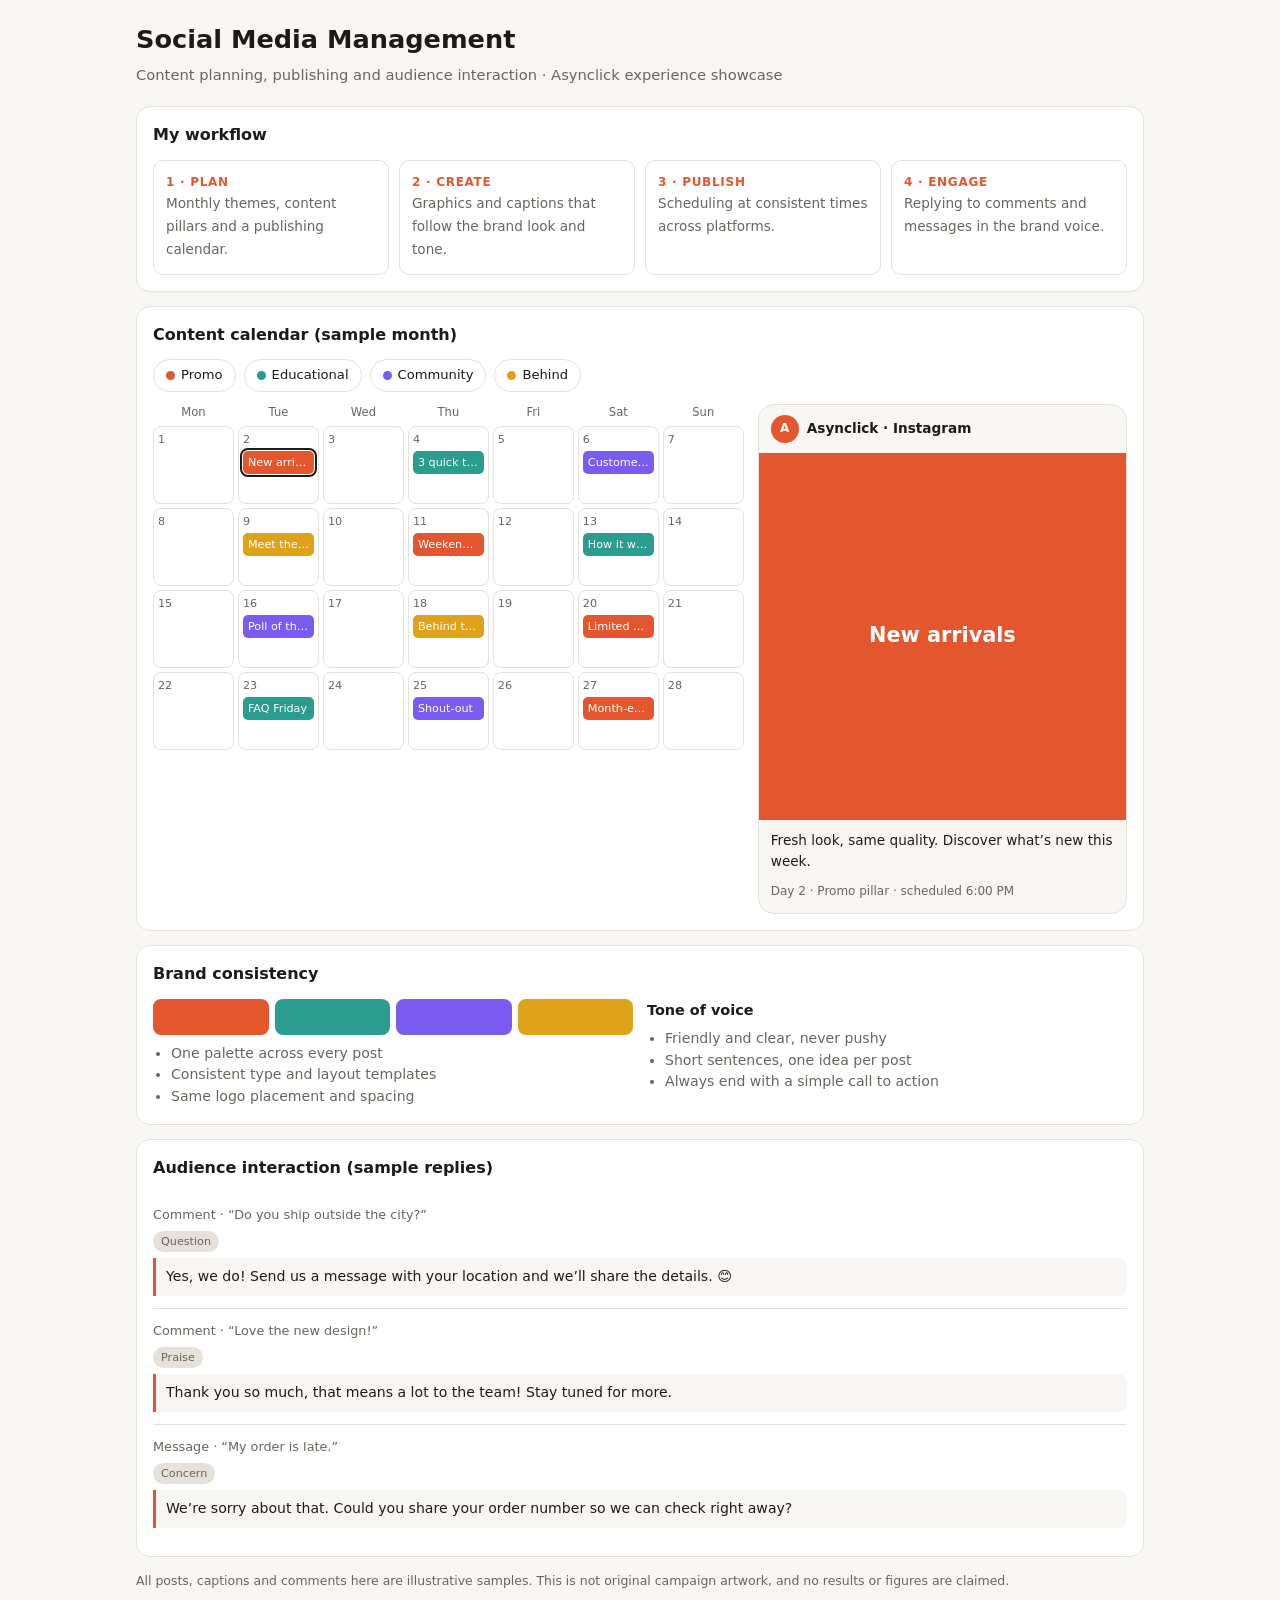
==== social-media-management.html @ 74bbeeeb "Add interactive portfolio project showcases Co-authored-by: Copilot <223556219+Copilot@users.noreply" ====
<!DOCTYPE html>
<html lang="en">
<head>
<meta charset="utf-8">
<meta name="viewport" content="width=device-width, initial-scale=1, viewport-fit=cover">
<meta name="color-scheme" content="light dark">
<title>Social Media Management</title>
<style>
:root{--bg:#f8f6f3;--surface:#fff;--text:#1d1a17;--muted:#6a645d;--border:#e6e1da;--accent:#e4572e;--p1:#e4572e;--p2:#2a9d8f;--p3:#7b5cf0;--p4:#e0a21b;color-scheme:light;box-sizing:border-box;padding-top:env(safe-area-inset-top,0px);padding-bottom:env(safe-area-inset-bottom,0px)}
@media(prefers-color-scheme:dark){:root:not([data-theme="light"]){--bg:#14120f;--surface:#1e1b17;--text:#f3efe9;--muted:#a39b91;--border:#322d27;--accent:#ff7a52;--p1:#ff7a52;--p2:#4cc3b4;--p3:#9d86ff;--p4:#f0bd48;color-scheme:dark}}
:root[data-theme="dark"]{--bg:#14120f;--surface:#1e1b17;--text:#f3efe9;--muted:#a39b91;--border:#322d27;--accent:#ff7a52;--p1:#ff7a52;--p2:#4cc3b4;--p3:#9d86ff;--p4:#f0bd48;color-scheme:dark}
:root[data-theme="light"]{color-scheme:light}
html{scroll-padding-top:env(safe-area-inset-top,0px)}
*{box-sizing:border-box}
body{margin:0;background:var(--bg);color:var(--text);font:15px/1.55 system-ui,-apple-system,"Segoe UI",Roboto,sans-serif}
.wrap{max-width:1040px;margin:0 auto;padding:20px 16px 24px}
h1{font-size:1.6rem;margin:0 0 4px}
h2{font-size:1rem;margin:0 0 12px}
.sub{color:var(--muted);margin:0 0 20px;font-size:.92rem}
.card{background:var(--surface);border:1px solid var(--border);border-radius:14px;padding:16px;margin-bottom:14px}
.flow{display:grid;grid-template-columns:repeat(auto-fit,minmax(min(100%,200px),1fr));gap:10px}
.step{border:1px solid var(--border);border-radius:10px;padding:12px}
.step b{display:block;color:var(--accent);font-size:.75rem;letter-spacing:.06em;text-transform:uppercase}
.step span{font-size:.85rem;color:var(--muted)}
.chips{display:flex;flex-wrap:wrap;gap:8px;margin-bottom:12px}
.chip{font:inherit;font-size:.82rem;border:1px solid var(--border);background:var(--surface);color:var(--text);border-radius:999px;padding:5px 12px;cursor:pointer;display:flex;align-items:center;gap:6px}
.chip i{width:9px;height:9px;border-radius:50%;display:inline-block}
.chip.on{border-color:var(--text);font-weight:600}
.split{display:grid;grid-template-columns:minmax(0,1.6fr) minmax(min(100%,260px),1fr);gap:14px}
@media(max-width:760px){.split{grid-template-columns:1fr}}
.scroll{overflow-x:auto}
.cal{display:grid;grid-template-columns:repeat(7,minmax(70px,1fr));gap:4px;min-width:520px}
.dh{font-size:.72rem;color:var(--muted);text-align:center}
.day{min-height:78px;border:1px solid var(--border);border-radius:8px;padding:4px;font-size:.7rem;color:var(--muted)}
.post{display:block;width:100%;text-align:left;font:inherit;font-size:.7rem;margin-top:3px;padding:3px 5px;border-radius:5px;border:0;color:#fff;cursor:pointer;white-space:nowrap;overflow:hidden;text-overflow:ellipsis}
.post.sel{outline:2px solid var(--text);outline-offset:1px}
.post.dim{opacity:.25}
.phone{border:1px solid var(--border);border-radius:16px;overflow:hidden;background:var(--bg)}
.ph-h{display:flex;align-items:center;gap:8px;padding:10px 12px;font-size:.85rem;font-weight:600}
.av{width:28px;height:28px;border-radius:50%;background:var(--accent);color:#fff;display:grid;place-items:center;font-size:.75rem}
.art{aspect-ratio:1/1;display:grid;place-items:center;text-align:center;padding:24px;color:#fff;font-weight:700;font-size:1.3rem;line-height:1.25}
.cap{padding:10px 12px;font-size:.85rem}
.meta{padding:0 12px 12px;font-size:.75rem;color:var(--muted)}
.brand{display:grid;grid-template-columns:repeat(auto-fit,minmax(min(100%,220px),1fr));gap:14px}
.sw{display:flex;gap:6px;margin-bottom:8px}
.sw span{flex:1;height:36px;border-radius:8px}
ul{margin:0;padding-left:18px;color:var(--muted);font-size:.88rem}
.msg{border-top:1px solid var(--border);padding:12px 0;display:grid;gap:6px}
.msg:first-of-type{border-top:0}
.who{font-size:.8rem;color:var(--muted)}
.reply{background:var(--bg);border-left:3px solid var(--accent);padding:8px 10px;border-radius:0 8px 8px 0;font-size:.88rem}
.tag{font-size:.7rem;background:var(--border);padding:2px 8px;border-radius:999px;color:var(--muted);justify-self:start}
.note{color:var(--muted);font-size:.78rem;margin:14px 0 0}
:focus-visible{outline:2px solid var(--accent);outline-offset:2px}
@media(max-width:380px){.wrap{padding-inline:10px}.card{padding:12px}}
</style>
</head>
<body>
<main class="wrap" id="showcase">
<h1>Social Media Management</h1>
<p class="sub">Content planning, publishing and audience interaction · Asynclick experience showcase</p>

<section class="card"><h2>My workflow</h2>
<div class="flow">
<div class="step"><b>1 · Plan</b><span>Monthly themes, content pillars and a publishing calendar.</span></div>
<div class="step"><b>2 · Create</b><span>Graphics and captions that follow the brand look and tone.</span></div>
<div class="step"><b>3 · Publish</b><span>Scheduling at consistent times across platforms.</span></div>
<div class="step"><b>4 · Engage</b><span>Replying to comments and messages in the brand voice.</span></div>
</div></section>

<section class="card"><h2>Content calendar (sample month)</h2>
<div class="chips" id="chips" role="group" aria-label="Filter calendar by content pillar"></div>
<div class="split">
<div class="scroll" tabindex="0" aria-label="Scrollable content calendar"><div class="cal" id="cal"></div></div>
<div class="phone" id="prev" aria-live="polite"></div>
</div></section>

<section class="card"><h2>Brand consistency</h2>
<div class="brand">
<div><div class="sw" aria-label="Sample brand color palette"><span style="background:var(--p1)"></span><span style="background:var(--p2)"></span><span style="background:var(--p3)"></span><span style="background:var(--p4)"></span></div>
<ul><li>One palette across every post</li><li>Consistent type and layout templates</li><li>Same logo placement and spacing</li></ul></div>
<div><b style="font-size:.9rem">Tone of voice</b>
<ul style="margin-top:6px"><li>Friendly and clear, never pushy</li><li>Short sentences, one idea per post</li><li>Always end with a simple call to action</li></ul></div>
</div></section>

<section class="card"><h2>Audience interaction (sample replies)</h2>
<div class="msg"><span class="who">Comment · “Do you ship outside the city?”</span><span class="tag">Question</span><div class="reply">Yes, we do! Send us a message with your location and we’ll share the details. 😊</div></div>
<div class="msg"><span class="who">Comment · “Love the new design!”</span><span class="tag">Praise</span><div class="reply">Thank you so much, that means a lot to the team! Stay tuned for more.</div></div>
<div class="msg"><span class="who">Message · “My order is late.”</span><span class="tag">Concern</span><div class="reply">We’re sorry about that. Could you share your order number so we can check right away?</div></div>
</section>
<p class="note">All posts, captions and comments here are illustrative samples. This is not original campaign artwork, and no results or figures are claimed.</p>
</main>
<script>
const P={Promo:'--p1',Educational:'--p2',Community:'--p3',Behind:'--p4'};
const POSTS=[
{d:2,p:'Promo',pf:'Instagram',t:'New arrivals',c:'Fresh look, same quality. Discover what’s new this week.'},
{d:4,p:'Educational',pf:'Facebook',t:'3 quick tips',c:'Three simple tips to get more from your purchase. Save this post!'},
{d:6,p:'Community',pf:'Instagram',t:'Customer love',c:'Thank you for sharing your moments with us. Tag us to be featured.'},
{d:9,p:'Behind',pf:'Instagram',t:'Meet the team',c:'A peek at who makes it all happen every day.'},
{d:11,p:'Promo',pf:'Facebook',t:'Weekend offer',c:'This weekend only. Message us to claim your offer.'},
{d:13,p:'Educational',pf:'Instagram',t:'How it works',c:'Step by step, here’s how to get started in under a minute.'},
{d:16,p:'Community',pf:'Facebook',t:'Poll of the week',c:'Which would you pick? Vote in the comments!'},
{d:18,p:'Behind',pf:'Instagram',t:'Behind the scenes',c:'How one design goes from sketch to finished post.'},
{d:20,p:'Promo',pf:'Instagram',t:'Limited stock',c:'Only a few left. Don’t miss out.'},
{d:23,p:'Educational',pf:'Facebook',t:'FAQ Friday',c:'Your most asked questions, answered in one place.'},
{d:25,p:'Community',pf:'Instagram',t:'Shout-out',c:'A big thank you to everyone who joined in this month.'},
{d:27,p:'Promo',pf:'Facebook',t:'Month-end deal',c:'One last offer before the month closes.'}];
let f=null,sel=0;
const $=i=>document.getElementById(i);
function chips(){$('chips').innerHTML=Object.keys(P).map(k=>`<button type="button" class="chip ${f==k?'on':''}" data-k="${k}" aria-pressed="${f==k}"><i style="background:var(${P[k]})"></i>${k}</button>`).join('');
$('chips').querySelectorAll('.chip').forEach(b=>b.onclick=()=>{f=f==b.dataset.k?null:b.dataset.k;render()})}
function cal(){let h=['Mon','Tue','Wed','Thu','Fri','Sat','Sun'].map(x=>`<div class="dh">${x}</div>`).join('');
for(let d=1;d<=28;d++){const ps=POSTS.map((p,i)=>[p,i]).filter(x=>x[0].d==d);
h+=`<div class="day">${d}${ps.map(([p,i])=>`<button type="button" class="post ${sel==i?'sel':''} ${f&&f!=p.p?'dim':''}" data-i="${i}" aria-pressed="${sel==i}" style="background:var(${P[p.p]})">${p.t}</button>`).join('')}</div>`}
$('cal').innerHTML=h;$('cal').querySelectorAll('.post').forEach(b=>b.onclick=()=>{sel=+b.dataset.i;render()})}
function prev(){const p=POSTS[sel];$('prev').innerHTML=`<div class="ph-h"><span class="av">A</span>Asynclick · ${p.pf}</div><div class="art" style="background:var(${P[p.p]})">${p.t}</div><div class="cap">${p.c}</div><div class="meta">Day ${p.d} · ${p.p} pillar · scheduled 6:00 PM</div>`}
function reportHeight(){parent.postMessage({type:'dashboard-height',height:document.documentElement.scrollHeight},'*')}
function render(){chips();cal();prev();requestAnimationFrame(reportHeight)}
addEventListener('message',e=>{if(e.source===parent&&e.data?.type==='portfolio-theme'&&(e.data.theme==='dark'||e.data.theme==='light'))document.documentElement.dataset.theme=e.data.theme});
if('ResizeObserver'in window)new ResizeObserver(reportHeight).observe($('showcase'));
addEventListener('resize',reportHeight);
render();
</script>
</body>
</html>
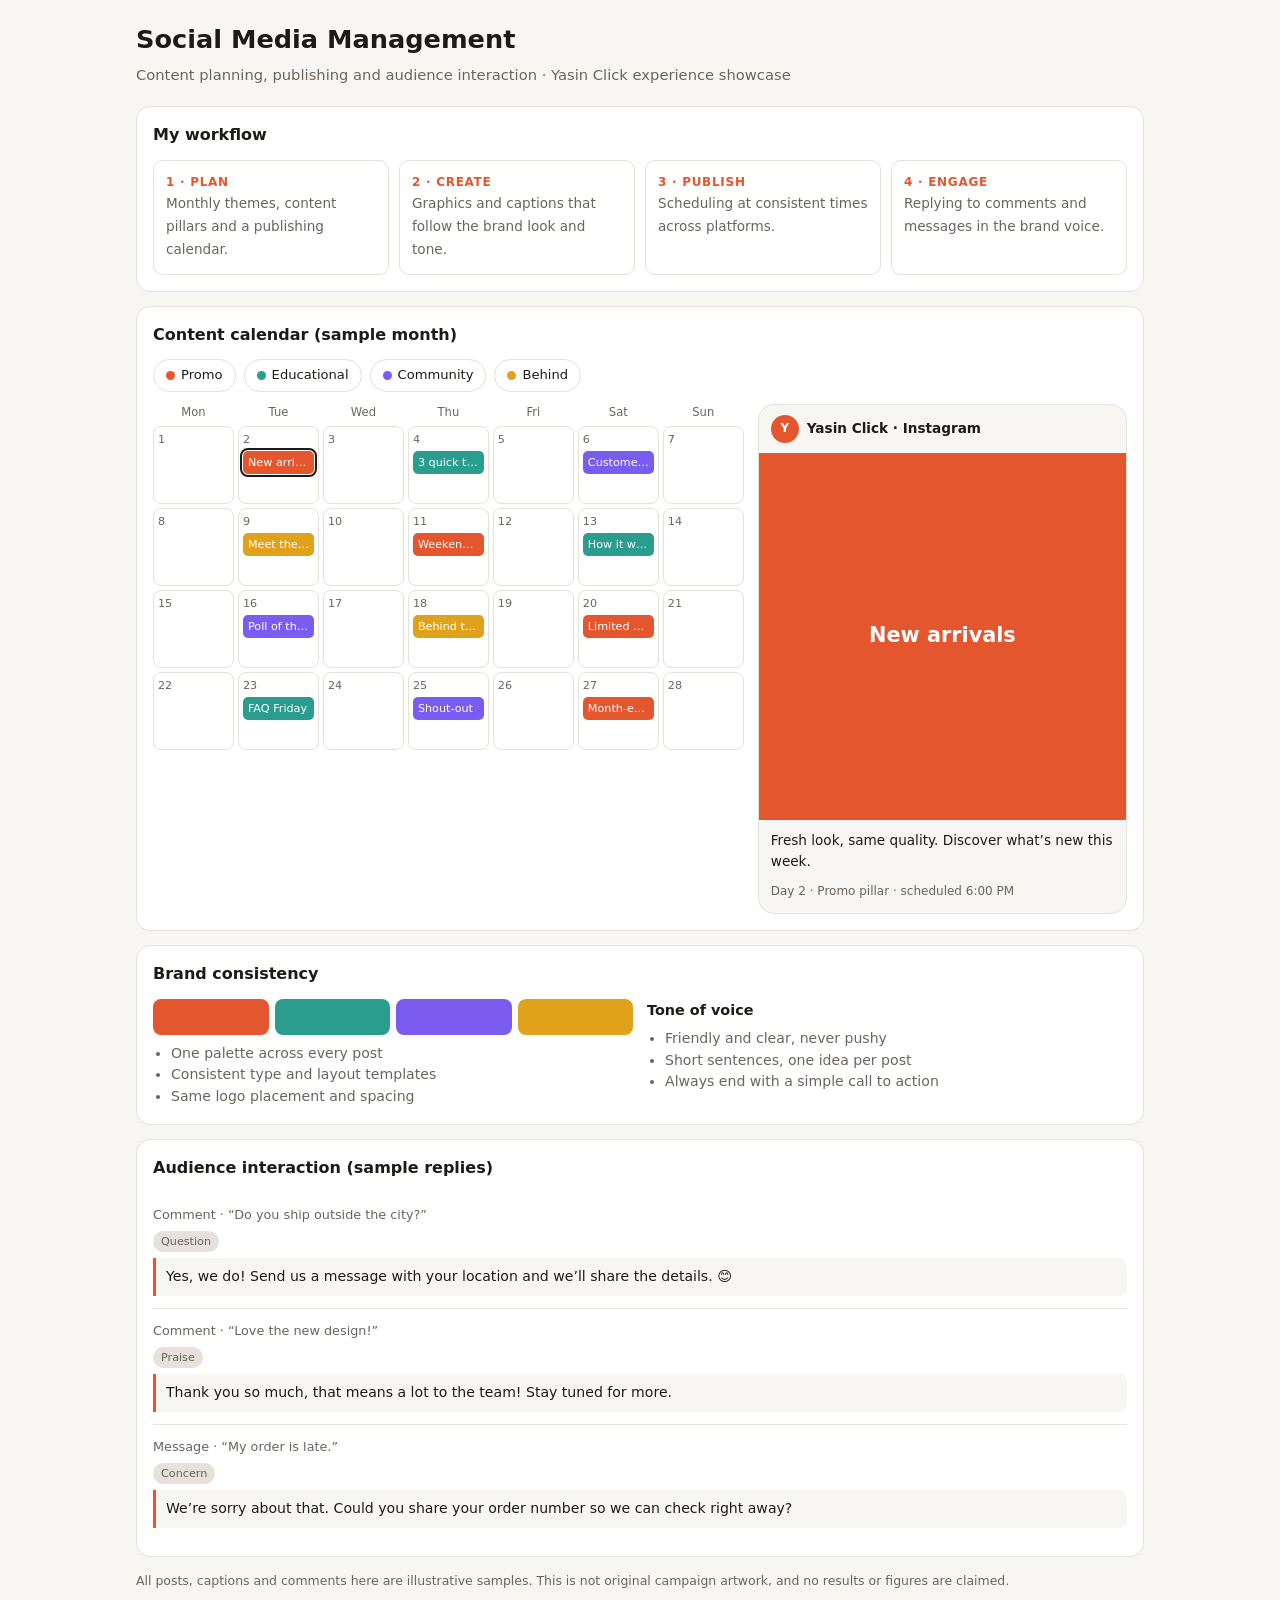
==== commit 420b5c7d: "Organize portfolio experience and correct client name Co-authored-by: Copilot <223556219+Copilot@use" ====
--- a/social-media-management.html
+++ b/social-media-management.html
@@ -58,7 +58,7 @@
 <body>
 <main class="wrap" id="showcase">
 <h1>Social Media Management</h1>
-<p class="sub">Content planning, publishing and audience interaction · Asynclick experience showcase</p>
+<p class="sub">Content planning, publishing and audience interaction · Yasin Click experience showcase</p>
 
 <section class="card"><h2>My workflow</h2>
 <div class="flow">
@@ -113,7 +113,7 @@
 for(let d=1;d<=28;d++){const ps=POSTS.map((p,i)=>[p,i]).filter(x=>x[0].d==d);
 h+=`<div class="day">${d}${ps.map(([p,i])=>`<button type="button" class="post ${sel==i?'sel':''} ${f&&f!=p.p?'dim':''}" data-i="${i}" aria-pressed="${sel==i}" style="background:var(${P[p.p]})">${p.t}</button>`).join('')}</div>`}
 $('cal').innerHTML=h;$('cal').querySelectorAll('.post').forEach(b=>b.onclick=()=>{sel=+b.dataset.i;render()})}
-function prev(){const p=POSTS[sel];$('prev').innerHTML=`<div class="ph-h"><span class="av">A</span>Asynclick · ${p.pf}</div><div class="art" style="background:var(${P[p.p]})">${p.t}</div><div class="cap">${p.c}</div><div class="meta">Day ${p.d} · ${p.p} pillar · scheduled 6:00 PM</div>`}
+function prev(){const p=POSTS[sel];$('prev').innerHTML=`<div class="ph-h"><span class="av">Y</span>Yasin Click · ${p.pf}</div><div class="art" style="background:var(${P[p.p]})">${p.t}</div><div class="cap">${p.c}</div><div class="meta">Day ${p.d} · ${p.p} pillar · scheduled 6:00 PM</div>`}
 function reportHeight(){parent.postMessage({type:'dashboard-height',height:document.documentElement.scrollHeight},'*')}
 function render(){chips();cal();prev();requestAnimationFrame(reportHeight)}
 addEventListener('message',e=>{if(e.source===parent&&e.data?.type==='portfolio-theme'&&(e.data.theme==='dark'||e.data.theme==='light'))document.documentElement.dataset.theme=e.data.theme});
